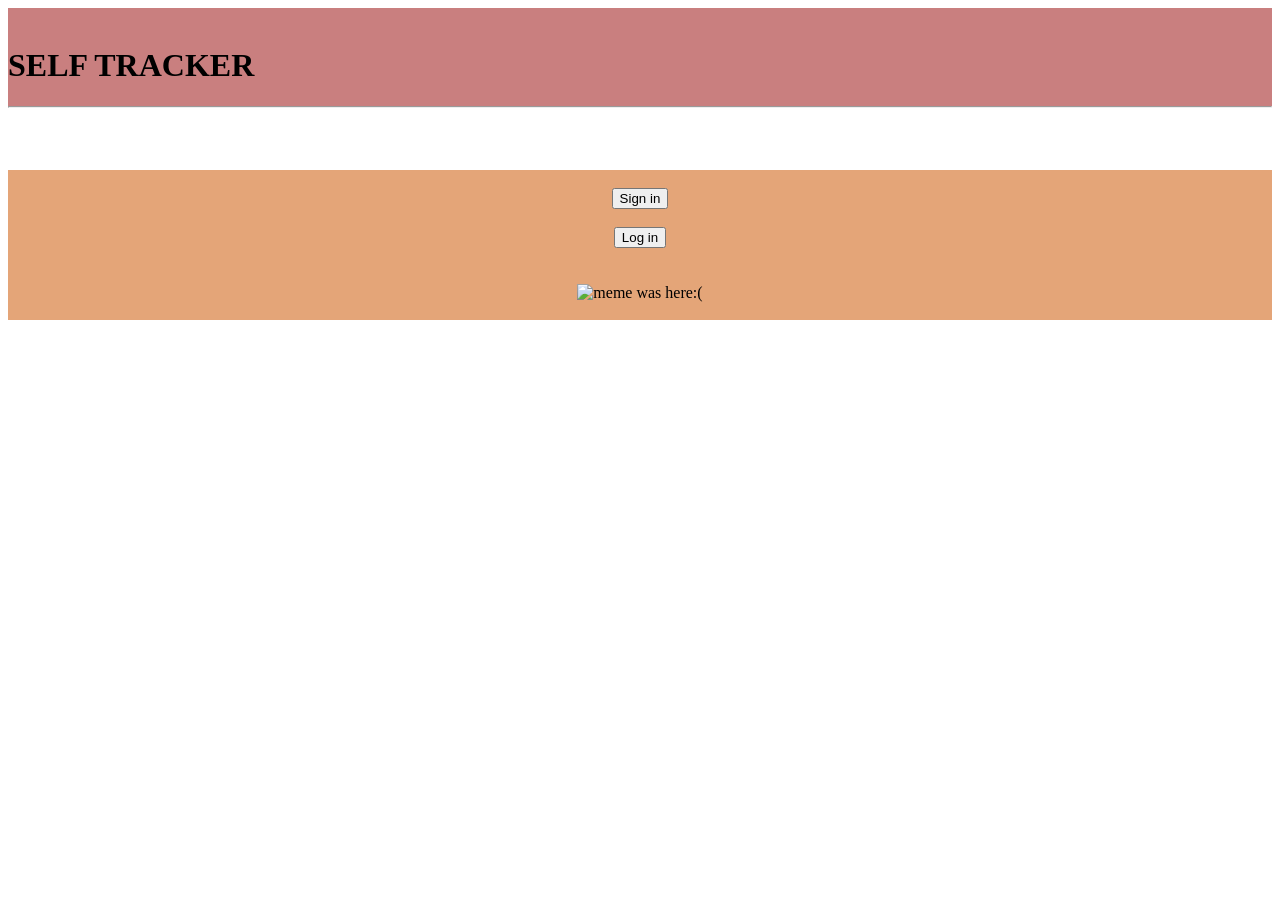
==== index.html @ 489a6803 "v.0.1 learnt till css box model." ====
<!DOCTYPE html>
<html lang="en">

<head>
    <meta charset="UTF-8">
    <meta name="viewport" content="width=device-width, initial-scale=1.0">
    <title>Main page</title>
    <link rel="stylesheet" href="/tracker-repo/style.css">
</head>

<body>
    <header>
        <div style="background-color: rgba(165, 42, 42, 0.6);">
            <br>
            <h1 id="title_main">SELF TRACKER</h1>
            <hr> 
        </div>
            <br><br><br>
        
    </header>
    <main>
        <div style="background-color: rgba(210, 105, 30, 0.6);">
        <br>
        <section>
            <center>
                <a href="/tracker-repo/Signin.html">
                    <button>Sign in</button>
                </a>
                <br><br>
                <a href="/tracker-repo/Login.html">
                    <button>Log in</button>
                </a>
            </center>
        </section>
        <aside>
            <center>
                <br><br>
                <img src="/tracker-repo/src/meme.gif" height="200" alt="meme was here:(">
            </center>
        </aside>
        <br>
        </div>



    </main>


</body>

</html>
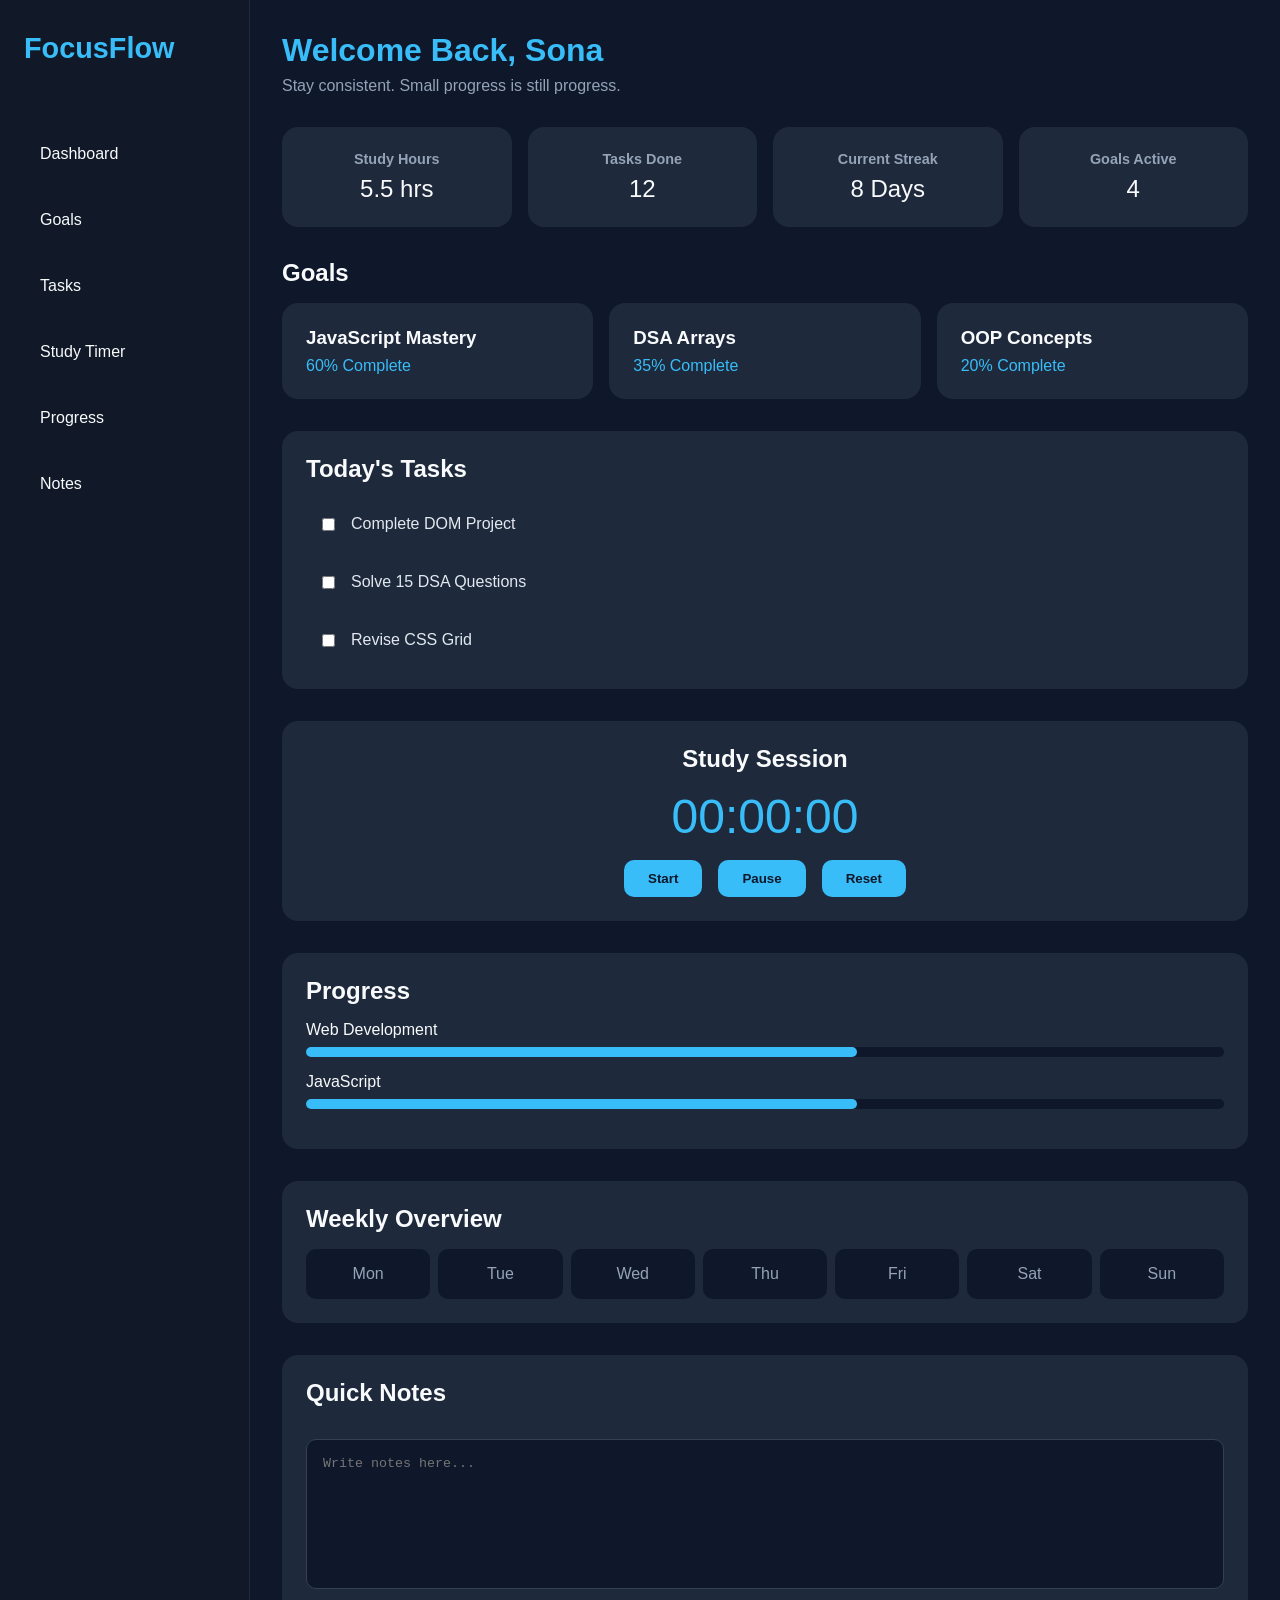
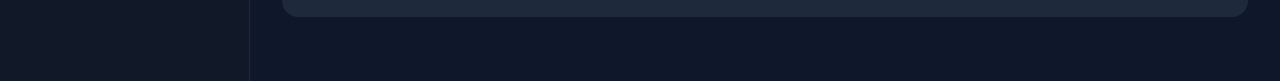
==== commit 9c68cdb0: "static mockup" ====
--- a/index.html
+++ b/index.html
@@ -1,51 +1,192 @@
 <!DOCTYPE html>
 <html lang="en">
-
 <head>
     <meta charset="UTF-8">
     <meta name="viewport" content="width=device-width, initial-scale=1.0">
-    <title>Main page</title>
-    <link rel="stylesheet" href="/tracker-repo/style.css">
+    <title>FocusFlow</title>
+
+    <link rel="stylesheet" href="./css/style.css">
+    <link rel="stylesheet" href="./css/sidebar.css">
+    <link rel="stylesheet" href="./css/dashboard.css">
+    <link rel="stylesheet" href="./css/responsive.css">
 </head>
+<body>
 
-<body>
-    <header>
-        <div style="background-color: rgba(165, 42, 42, 0.6);">
-            <br>
-            <h1 id="title_main">SELF TRACKER</h1>
-            <hr> 
-        </div>
-            <br><br><br>
-        
-    </header>
-    <main>
-        <div style="background-color: rgba(210, 105, 30, 0.6);">
-        <br>
-        <section>
-            <center>
-                <a href="/tracker-repo/Signin.html">
-                    <button>Sign in</button>
-                </a>
-                <br><br>
-                <a href="/tracker-repo/Login.html">
-                    <button>Log in</button>
-                </a>
-            </center>
-        </section>
-        <aside>
-            <center>
-                <br><br>
-                <img src="/tracker-repo/src/meme.gif" height="200" alt="meme was here:(">
-            </center>
+    <div class="container">
+
+        <!-- SIDEBAR -->
+        <aside class="sidebar">
+
+            <div class="logo">
+                <h2>FocusFlow</h2>
+            </div>
+
+            <nav>
+                <ul>
+                    <li>Dashboard</li>
+                    <li>Goals</li>
+                    <li>Tasks</li>
+                    <li>Study Timer</li>
+                    <li>Progress</li>
+                    <li>Notes</li>
+                </ul>
+            </nav>
+
         </aside>
-        <br>
-        </div>
 
+        <!-- MAIN CONTENT -->
+        <main class="main-content">
 
+            <!-- WELCOME -->
+            <section class="welcome-section">
+                <h1>Welcome Back, Sona</h1>
+                <p>Stay consistent. Small progress is still progress.</p>
+            </section>
 
-    </main>
+            <!-- STATS -->
+            <section class="stats-section">
 
+                <div class="stat-card">
+                    <h3>Study Hours</h3>
+                    <p>5.5 hrs</p>
+                </div>
+
+                <div class="stat-card">
+                    <h3>Tasks Done</h3>
+                    <p>12</p>
+                </div>
+
+                <div class="stat-card">
+                    <h3>Current Streak</h3>
+                    <p>8 Days</p>
+                </div>
+
+                <div class="stat-card">
+                    <h3>Goals Active</h3>
+                    <p>4</p>
+                </div>
+
+            </section>
+
+            <!-- GOALS -->
+            <section class="goals-section">
+
+                <h2>Goals</h2>
+
+                <div class="goals-container">
+
+                    <div class="goal-card">
+                        <h3>JavaScript Mastery</h3>
+                        <p>60% Complete</p>
+                    </div>
+
+                    <div class="goal-card">
+                        <h3>DSA Arrays</h3>
+                        <p>35% Complete</p>
+                    </div>
+
+                    <div class="goal-card">
+                        <h3>OOP Concepts</h3>
+                        <p>20% Complete</p>
+                    </div>
+
+                </div>
+
+            </section>
+
+            <!-- TASKS -->
+            <section class="tasks-section">
+
+                <h2>Today's Tasks</h2>
+
+                <div class="task">
+                    <input type="checkbox">
+                    <span>Complete DOM Project</span>
+                </div>
+
+                <div class="task">
+                    <input type="checkbox">
+                    <span>Solve 15 DSA Questions</span>
+                </div>
+
+                <div class="task">
+                    <input type="checkbox">
+                    <span>Revise CSS Grid</span>
+                </div>
+
+            </section>
+
+            <!-- TIMER -->
+            <section class="timer-section">
+
+                <h2>Study Session</h2>
+
+                <div class="timer-display">
+                    00:00:00
+                </div>
+
+                <div class="timer-buttons">
+                    <button>Start</button>
+                    <button>Pause</button>
+                    <button>Reset</button>
+                </div>
+
+            </section>
+
+            <!-- PROGRESS -->
+            <section class="progress-section">
+
+                <h2>Progress</h2>
+
+                <div class="progress-item">
+                    <p>Web Development</p>
+                    <div class="progress-bar">
+                        <div class="progress-fill"></div>
+                    </div>
+                </div>
+
+                <div class="progress-item">
+                    <p>JavaScript</p>
+                    <div class="progress-bar">
+                        <div class="progress-fill"></div>
+                    </div>
+                </div>
+
+            </section>
+
+            <!-- WEEKLY -->
+            <section class="weekly-section">
+
+                <h2>Weekly Overview</h2>
+
+                <div class="week-grid">
+
+                    <div>Mon</div>
+                    <div>Tue</div>
+                    <div>Wed</div>
+                    <div>Thu</div>
+                    <div>Fri</div>
+                    <div>Sat</div>
+                    <div>Sun</div>
+
+                </div>
+
+            </section>
+
+            <!-- NOTES -->
+            <section class="notes-section">
+
+                <h2>Quick Notes</h2>
+
+                <textarea placeholder="Write notes here..."></textarea>
+
+            </section>
+
+        </main>
+
+    </div>
+
+    <script src="./js/app.js"></script>
 
 </body>
-
 </html>
--- a/css/style.css
+++ b/css/style.css
@@ -0,0 +1,111 @@
+/* RESET */
+
+*{
+    margin: 0;
+    padding: 0;
+    box-sizing: border-box;
+}
+
+/* BODY */
+
+body{
+    font-family: Arial, Helvetica, sans-serif;
+    background-color: #0f172a;
+    color: #f8fafc;
+}
+
+/* MAIN LAYOUT */
+
+.container{
+    display: flex;
+    min-height: 100vh;
+}
+
+/* MAIN CONTENT */
+
+.main-content{
+    flex: 1;
+    padding: 2rem;
+}
+
+/* SECTIONS */
+
+section{
+    margin-bottom: 2rem;
+}
+
+/* HEADINGS */
+
+h1{
+    margin-bottom: 0.5rem;
+}
+
+h2{
+    margin-bottom: 1rem;
+}
+
+h3{
+    margin-bottom: 0.5rem;
+}
+
+/* CARD STYLE */
+
+.stat-card,
+.goal-card,
+.timer-section,
+.progress-section,
+.notes-section,
+.tasks-section,
+.weekly-section{
+    background-color: #1e293b;
+    border-radius: 16px;
+    padding: 1.5rem;
+}
+
+/* HOVER EFFECT */
+
+.stat-card:hover,
+.goal-card:hover{
+    transform: translateY(-5px);
+    transition: 0.3s;
+}
+
+/* BUTTONS */
+
+button{
+    border: none;
+    cursor: pointer;
+}
+
+/* TEXTAREA */
+
+textarea{
+    width: 100%;
+    min-height: 150px;
+
+    resize: none;
+
+    background-color: #0f172a;
+    color: white;
+
+    border: 1px solid #334155;
+
+    border-radius: 10px;
+
+    padding: 1rem;
+
+    margin-top: 1rem;
+}
+
+/* LINKS */
+
+a{
+    text-decoration: none;
+    color: inherit;
+}
+
+/* LISTS */
+
+ul{
+    list-style: none;
+}
--- a/css/sidebar.css
+++ b/css/sidebar.css
@@ -0,0 +1,52 @@
+/* SIDEBAR */
+
+.sidebar{
+    width: 250px;
+    background-color: #111827;
+
+    padding: 2rem 1.5rem;
+
+    display: flex;
+    flex-direction: column;
+
+    border-right: 1px solid #1f2937;
+}
+
+/* LOGO */
+
+.logo{
+    margin-bottom: 3rem;
+}
+
+.logo h2{
+    color: #38bdf8;
+    font-size: 1.8rem;
+}
+
+/* NAVIGATION */
+
+.sidebar nav ul{
+    display: flex;
+    flex-direction: column;
+    gap: 1rem;
+}
+
+/* NAV ITEMS */
+
+.sidebar nav li{
+    padding: 1rem;
+
+    border-radius: 10px;
+
+    cursor: pointer;
+
+    transition: 0.3s;
+}
+
+/* HOVER EFFECT */
+
+.sidebar nav li:hover{
+    background-color: #1e293b;
+
+    transform: translateX(5px);
+}
--- a/css/dashboard.css
+++ b/css/dashboard.css
@@ -0,0 +1,160 @@
+/* WELCOME SECTION */
+
+.welcome-section{
+    margin-bottom: 2rem;
+}
+
+.welcome-section h1{
+    font-size: 2rem;
+    color: #38bdf8;
+}
+
+.welcome-section p{
+    color: #94a3b8;
+    margin-top: 0.5rem;
+}
+
+/* STATS GRID */
+
+.stats-section{
+    display: grid;
+    grid-template-columns: repeat(4, 1fr);
+    gap: 1rem;
+
+    margin-bottom: 2rem;
+}
+
+.stat-card{
+    text-align: center;
+}
+
+.stat-card h3{
+    color: #94a3b8;
+    font-size: 0.9rem;
+}
+
+.stat-card p{
+    font-size: 1.5rem;
+    margin-top: 0.5rem;
+    color: #f8fafc;
+}
+
+/* GOALS */
+
+.goals-container{
+    display: grid;
+    grid-template-columns: repeat(3, 1fr);
+    gap: 1rem;
+}
+
+.goal-card h3{
+    color: #f8fafc;
+}
+
+.goal-card p{
+    color: #38bdf8;
+    margin-top: 0.5rem;
+}
+
+/* TASKS */
+
+.task{
+    display: flex;
+    align-items: center;
+    gap: 1rem;
+
+    padding: 1rem;
+    margin-top: 0.5rem;
+
+    background-color: #1e293b;
+    border-radius: 12px;
+}
+
+.task span{
+    color: #e2e8f0;
+}
+
+/* TIMER */
+
+.timer-section{
+    text-align: center;
+}
+
+.timer-display{
+    font-size: 3rem;
+    margin: 1rem 0;
+    color: #38bdf8;
+}
+
+.timer-buttons{
+    display: flex;
+    justify-content: center;
+    gap: 1rem;
+}
+
+.timer-buttons button{
+    padding: 0.7rem 1.5rem;
+    border-radius: 10px;
+
+    background-color: #38bdf8;
+    color: #0f172a;
+
+    font-weight: bold;
+
+    transition: 0.3s;
+}
+
+.timer-buttons button:hover{
+    transform: scale(1.05);
+}
+
+/* PROGRESS */
+
+.progress-item{
+    margin-bottom: 1rem;
+}
+
+.progress-bar{
+    width: 100%;
+    height: 10px;
+
+    background-color: #0f172a;
+
+    border-radius: 10px;
+
+    margin-top: 0.5rem;
+}
+
+.progress-fill{
+    width: 60%;   /* fake for now */
+    height: 100%;
+
+    background-color: #38bdf8;
+
+    border-radius: 10px;
+}
+
+/* WEEKLY */
+
+.week-grid{
+    display: grid;
+    grid-template-columns: repeat(7, 1fr);
+    gap: 0.5rem;
+
+    text-align: center;
+}
+
+.week-grid div{
+    padding: 1rem;
+
+    background-color: #0f172a;
+    border-radius: 10px;
+
+    color: #94a3b8;
+}
+
+/* NOTES */
+
+.notes-section textarea{
+    margin-top: 1rem;
+}
--- a/css/responsive.css
+++ b/css/responsive.css
@@ -0,0 +1,74 @@
+/* TABLETS */
+
+@media (max-width: 1024px){
+
+    .stats-section{
+        grid-template-columns: repeat(2, 1fr);
+    }
+
+    .goals-container{
+        grid-template-columns: repeat(2, 1fr);
+    }
+
+    .sidebar{
+        width: 200px;
+    }
+}
+
+/* MOBILE */
+
+@media (max-width: 768px){
+
+    .container{
+        flex-direction: column;
+    }
+
+    .sidebar{
+        width: 100%;
+        flex-direction: row;
+        justify-content: space-between;
+        align-items: center;
+
+        border-right: none;
+        border-bottom: 1px solid #1f2937;
+    }
+
+    .sidebar nav ul{
+        flex-direction: row;
+        gap: 0.5rem;
+        flex-wrap: wrap;
+    }
+
+    .main-content{
+        padding: 1rem;
+    }
+
+    .stats-section{
+        grid-template-columns: 1fr;
+    }
+
+    .goals-container{
+        grid-template-columns: 1fr;
+    }
+
+    .week-grid{
+        grid-template-columns: repeat(4, 1fr);
+    }
+}
+
+/* SMALL PHONES */
+
+@media (max-width: 480px){
+
+    .timer-display{
+        font-size: 2rem;
+    }
+
+    .timer-buttons{
+        flex-direction: column;
+    }
+
+    .sidebar nav ul{
+        font-size: 0.9rem;
+    }
+}
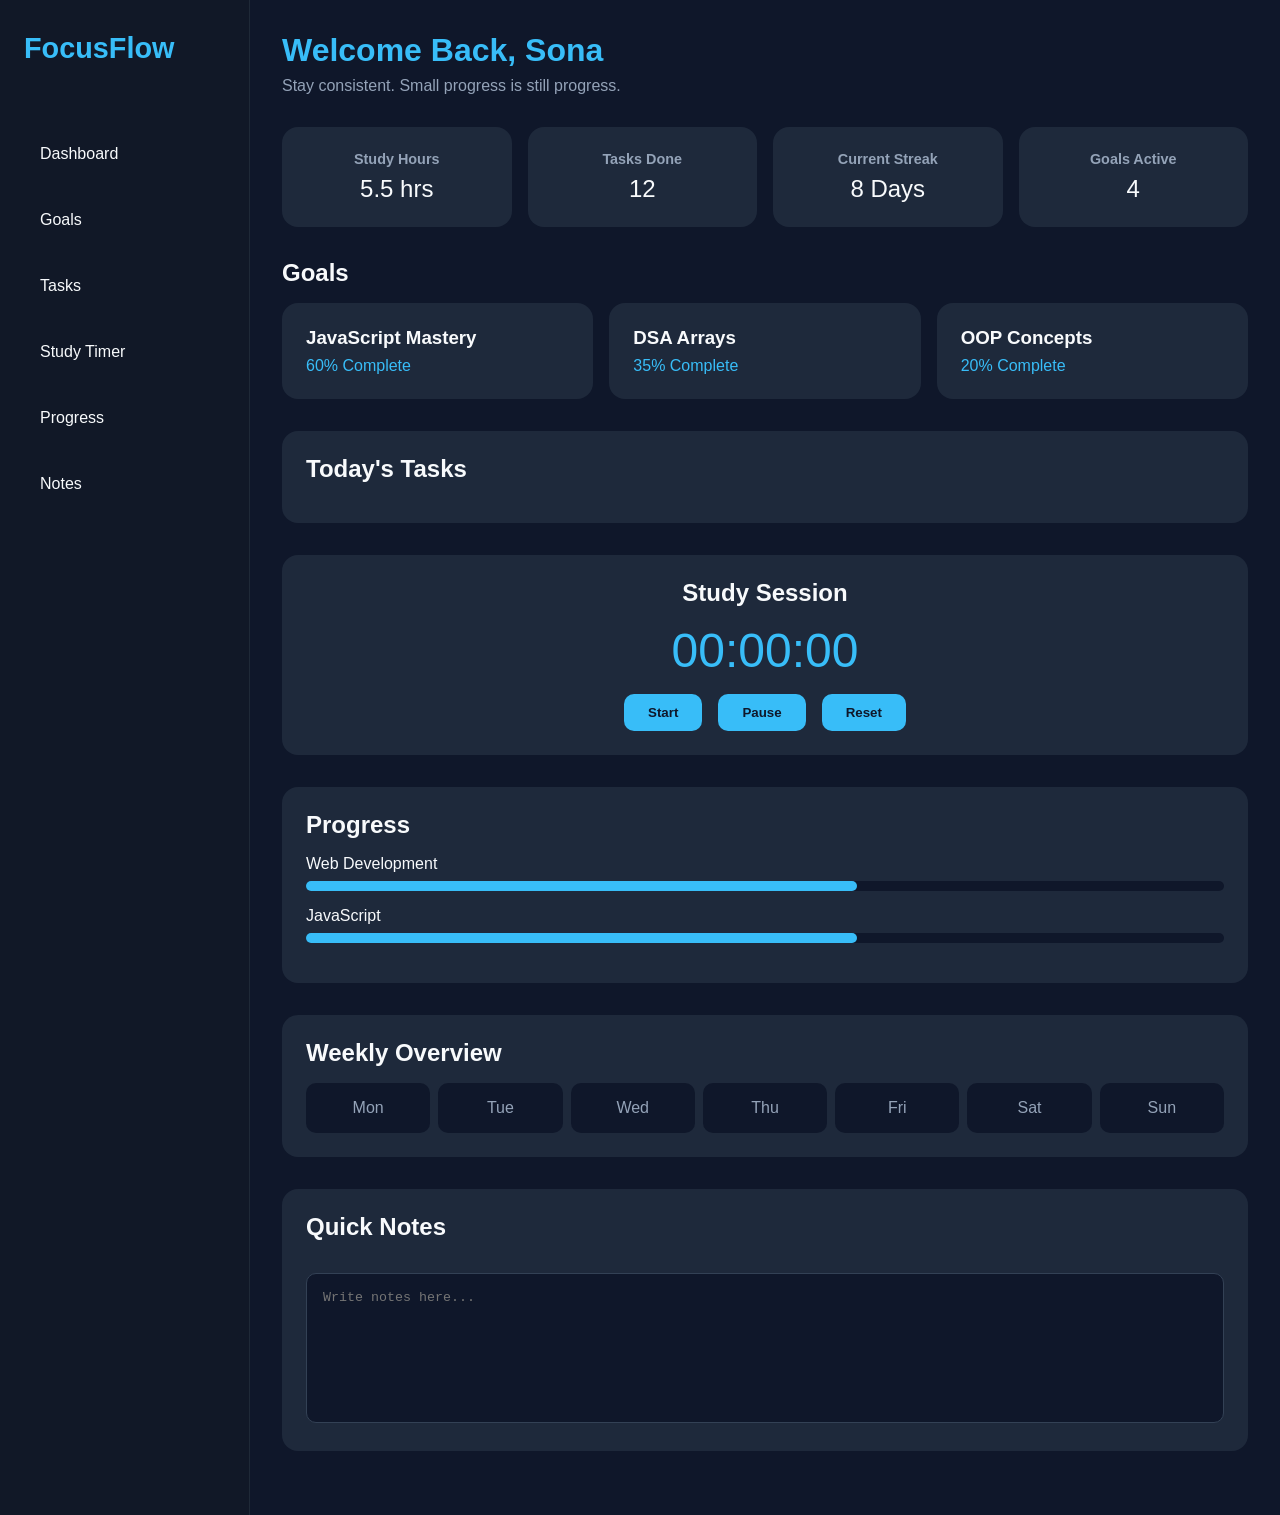
==== commit 11d1fba7: "added task" ====
--- a/index.html
+++ b/index.html
@@ -99,21 +99,6 @@
 
                 <h2>Today's Tasks</h2>
 
-                <div class="task">
-                    <input type="checkbox">
-                    <span>Complete DOM Project</span>
-                </div>
-
-                <div class="task">
-                    <input type="checkbox">
-                    <span>Solve 15 DSA Questions</span>
-                </div>
-
-                <div class="task">
-                    <input type="checkbox">
-                    <span>Revise CSS Grid</span>
-                </div>
-
             </section>
 
             <!-- TIMER -->
@@ -184,9 +169,11 @@
 
         </main>
 
+        <main id = "appView" style="display: none;"></main>
+
     </div>
 
-    <script src="./js/app.js"></script>
+    <script type = "module" src="./js/app.js"></script>
 
 </body>
 </html>
--- a/css/dashboard.css
+++ b/css/dashboard.css
@@ -157,4 +157,94 @@
 
 .notes-section textarea{
     margin-top: 1rem;
+}
+
+/* TASK PAGE */
+
+.tasks-page{
+    max-width: 800px;
+}
+
+/* HEADER */
+
+.tasks-header{
+    margin-bottom: 2rem;
+}
+
+.tasks-header h1{
+    color: #38bdf8;
+    margin-bottom: 0.5rem;
+}
+
+.tasks-header p{
+    color: #94a3b8;
+}
+
+/* INPUT SECTION */
+
+.task-input-container{
+    display: flex;
+    gap: 1rem;
+
+    margin-bottom: 2rem;
+}
+
+#taskInput{
+    flex: 1;
+
+    padding: 1rem;
+
+    border: 1px solid #334155;
+    border-radius: 12px;
+
+    background-color: #1e293b;
+    color: white;
+
+    outline: none;
+}
+
+#taskInput:focus{
+    border-color: #38bdf8;
+}
+
+/* BUTTON */
+
+#taskAdd{
+    padding: 1rem 1.5rem;
+
+    border: none;
+    border-radius: 12px;
+
+    background-color: #38bdf8;
+    color: #0f172a;
+
+    font-weight: bold;
+
+    cursor: pointer;
+
+    transition: 0.3s;
+}
+
+#taskAdd:hover{
+    transform: translateY(-2px);
+}
+
+/* TASK PANEL */
+
+#taskPanel{
+    display: flex;
+    flex-direction: column;
+    gap: 1rem;
+}
+
+.task-item{
+    background-color: #1e293b;
+
+    padding: 1rem;
+
+    border-radius: 12px;
+
+    border-left: 4px solid #38bdf8;
+
+    color: #f8fafc;
 }
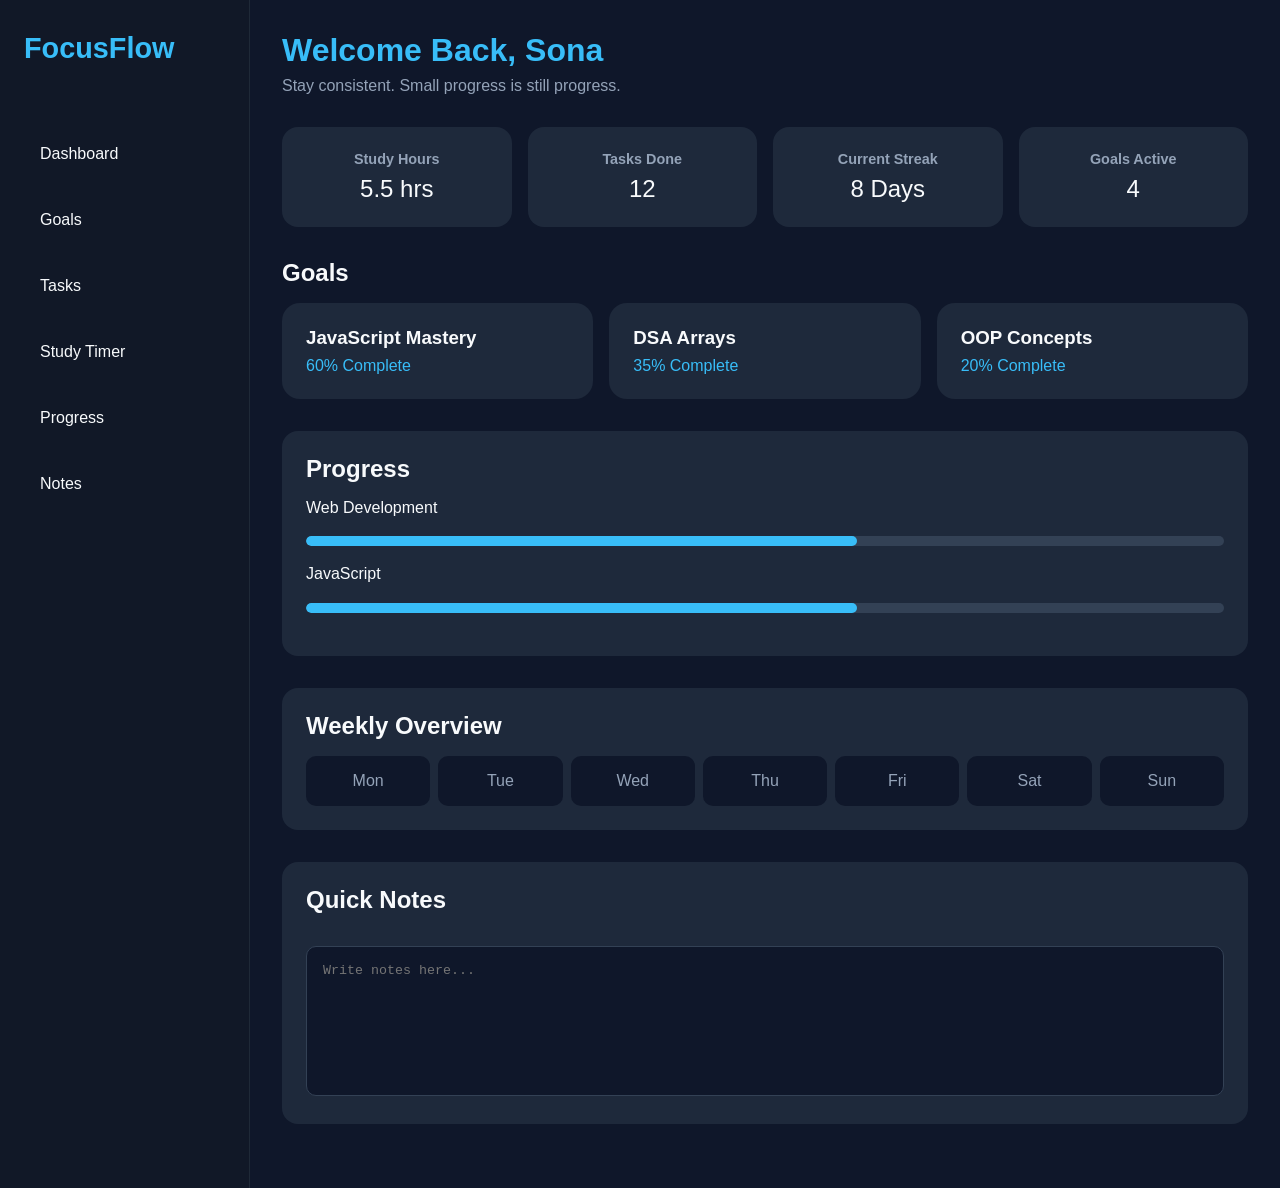
==== commit d5a01d29: "api added" ====
--- a/index.html
+++ b/index.html
@@ -40,7 +40,7 @@
             <!-- WELCOME -->
             <section class="welcome-section">
                 <h1>Welcome Back, Sona</h1>
-                <p>Stay consistent. Small progress is still progress.</p>
+                <p id ="motivationalText">Stay consistent. Small progress is still progress.</p>
             </section>
 
             <!-- STATS -->
@@ -90,30 +90,6 @@
                         <p>20% Complete</p>
                     </div>
 
-                </div>
-
-            </section>
-
-            <!-- TASKS -->
-            <section class="tasks-section">
-
-                <h2>Today's Tasks</h2>
-
-            </section>
-
-            <!-- TIMER -->
-            <section class="timer-section">
-
-                <h2>Study Session</h2>
-
-                <div class="timer-display">
-                    00:00:00
-                </div>
-
-                <div class="timer-buttons">
-                    <button>Start</button>
-                    <button>Pause</button>
-                    <button>Reset</button>
                 </div>
 
             </section>
--- a/css/dashboard.css
+++ b/css/dashboard.css
@@ -46,6 +46,10 @@
     grid-template-columns: repeat(3, 1fr);
     gap: 1rem;
 }
+.goal-card{
+    width:100%;
+    box-sizing:border-box;
+}
 
 .goal-card h3{
     color: #f8fafc;
@@ -247,4 +251,178 @@
     border-left: 4px solid #38bdf8;
 
     color: #f8fafc;
+}
+/* ========================= GOALS ========================= */
+
+.goals-page{
+    display:flex;
+    flex-direction:column;
+    gap:2rem;
+}
+
+.page-header{
+    display:flex;
+    justify-content:space-between;
+    align-items:center;
+}
+
+.page-header p{
+    color:#94a3b8;
+    margin-top:.3rem;
+}
+
+#addGoalBtn{
+    background:#38bdf8;
+    border:none;
+    color:#0f172a;
+    padding:.9rem 1.5rem;
+    border-radius:12px;
+    cursor:pointer;
+    font-weight:600;
+}
+
+.goal-stats{
+    display:grid;
+    grid-template-columns:repeat(4,1fr);
+    gap:1rem;
+}
+
+.goal-stat-card{
+    background:#1e293b;
+    border-radius:18px;
+    padding:1.4rem;
+}
+
+.goal-stat-card h3{
+    color:#94a3b8;
+    font-size:.9rem;
+}
+
+.goal-stat-card span{
+    display:block;
+    margin-top:.7rem;
+    font-size:2rem;
+    font-weight:bold;
+}
+
+.goal-content{
+    display:grid;
+    grid-template-columns:2fr 340px;
+    gap:2rem;
+}
+
+.left-column{
+    display:flex;
+    flex-direction:column;
+    gap:2rem;
+}
+
+#goalContainer,
+#completedGoalContainer{
+    display:flex;
+    flex-direction:column;
+    gap:1.2rem;
+    margin-top:1rem;
+}
+
+.goal-card{
+    background:#1e293b;
+    padding:1.5rem;
+    border-radius:18px;
+}
+
+.goal-top{
+    display:flex;
+    justify-content:space-between;
+    align-items:center;
+}
+
+.goal-top p{
+    color:#94a3b8;
+    margin-top:.3rem;
+}
+
+.goal-badge{
+    padding:.3rem .8rem;
+    border-radius:30px;
+    font-size:.8rem;
+    font-weight:600;
+}
+
+.goal-badge.active{
+    background:#22c55e33;
+    color:#22c55e;
+}
+
+.progress-bar{
+    width:100%;
+    height:10px;
+    background:#334155;
+    border-radius:10px;
+    margin:1.2rem 0;
+    overflow:hidden;
+}
+
+.progress-fill{
+    height:100%;
+    background:#38bdf8;
+}
+
+.goal-info{
+    display:flex;
+    justify-content:space-between;
+    color:#94a3b8;
+}
+
+.goal-actions{
+    display:flex;
+    gap:.8rem;
+    margin-top:1.5rem;
+}
+
+.goal-actions button{
+    flex:1;
+    padding:.7rem;
+    border:none;
+    border-radius:10px;
+    background:#334155;
+    color:white;
+    cursor:pointer;
+}
+
+.goal-actions button:hover{
+    background:#38bdf8;
+    color:#0f172a;
+}
+
+.right-column{
+    display:flex;
+    flex-direction:column;
+    gap:1.5rem;
+}
+
+.side-card{
+    background:#1e293b;
+    border-radius:18px;
+    padding:1.5rem;
+}
+
+.side-card h3{
+    margin-bottom:1rem;
+}
+
+.action-btn{
+    width:100%;
+    padding:.8rem;
+    margin-bottom:.8rem;
+    border:none;
+    border-radius:10px;
+    background:#334155;
+    color:white;
+    cursor:pointer;
+}
+
+.action-btn:hover{
+    background:#38bdf8;
+    color:#0f172a;
 }
